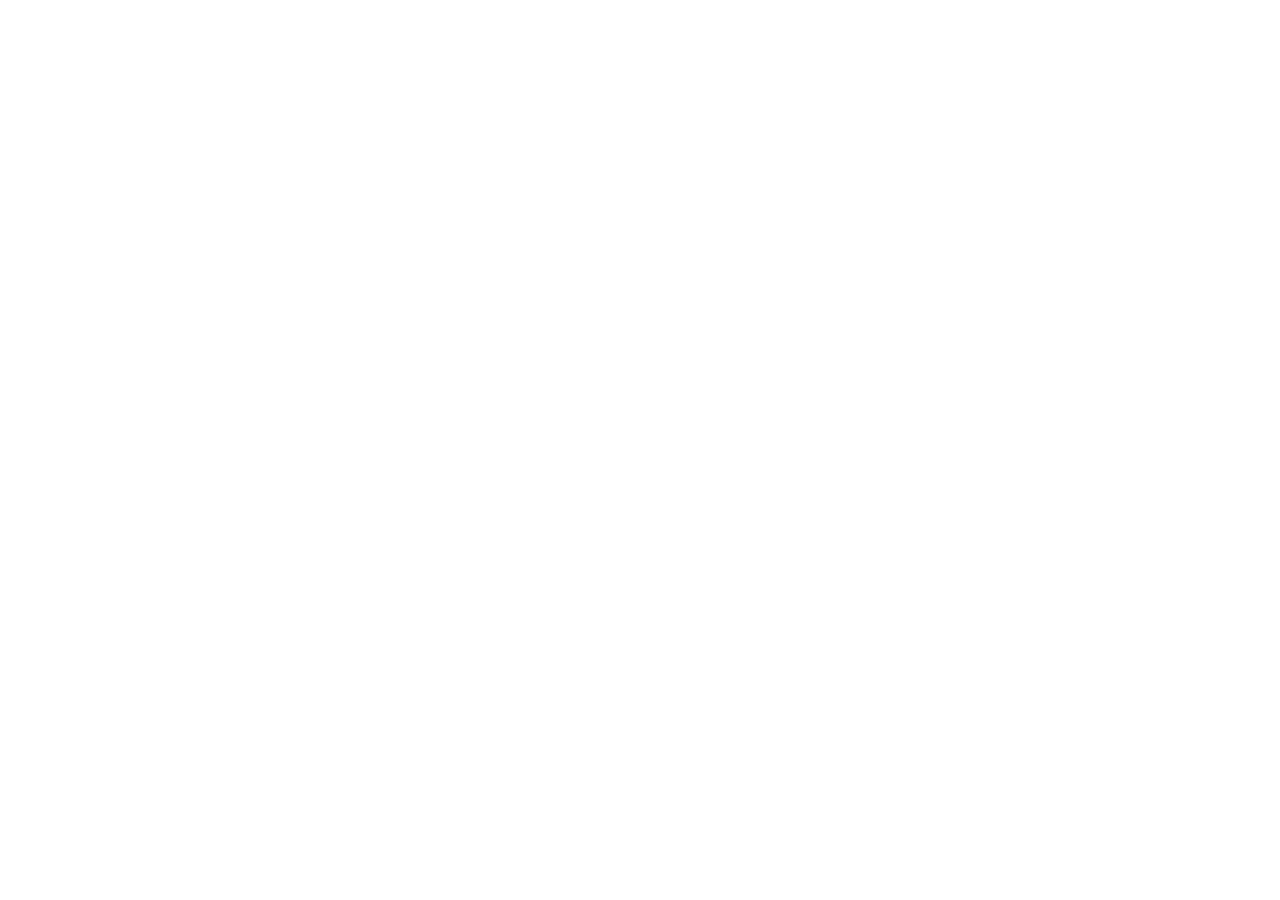
==== about.html @ aadc7ccb "Add initial about.html file with basic structure" ====
<!DOCTYPE html>
<html lang="en">
<head>
    <meta charset="UTF-8">
    <meta name="viewport" content="width=device-width, initial-scale=1.0">
    <title>Where Notes Take Me</title>
</head>
<body>

    <!-- Visible website content goes here -->

</body>
</html>
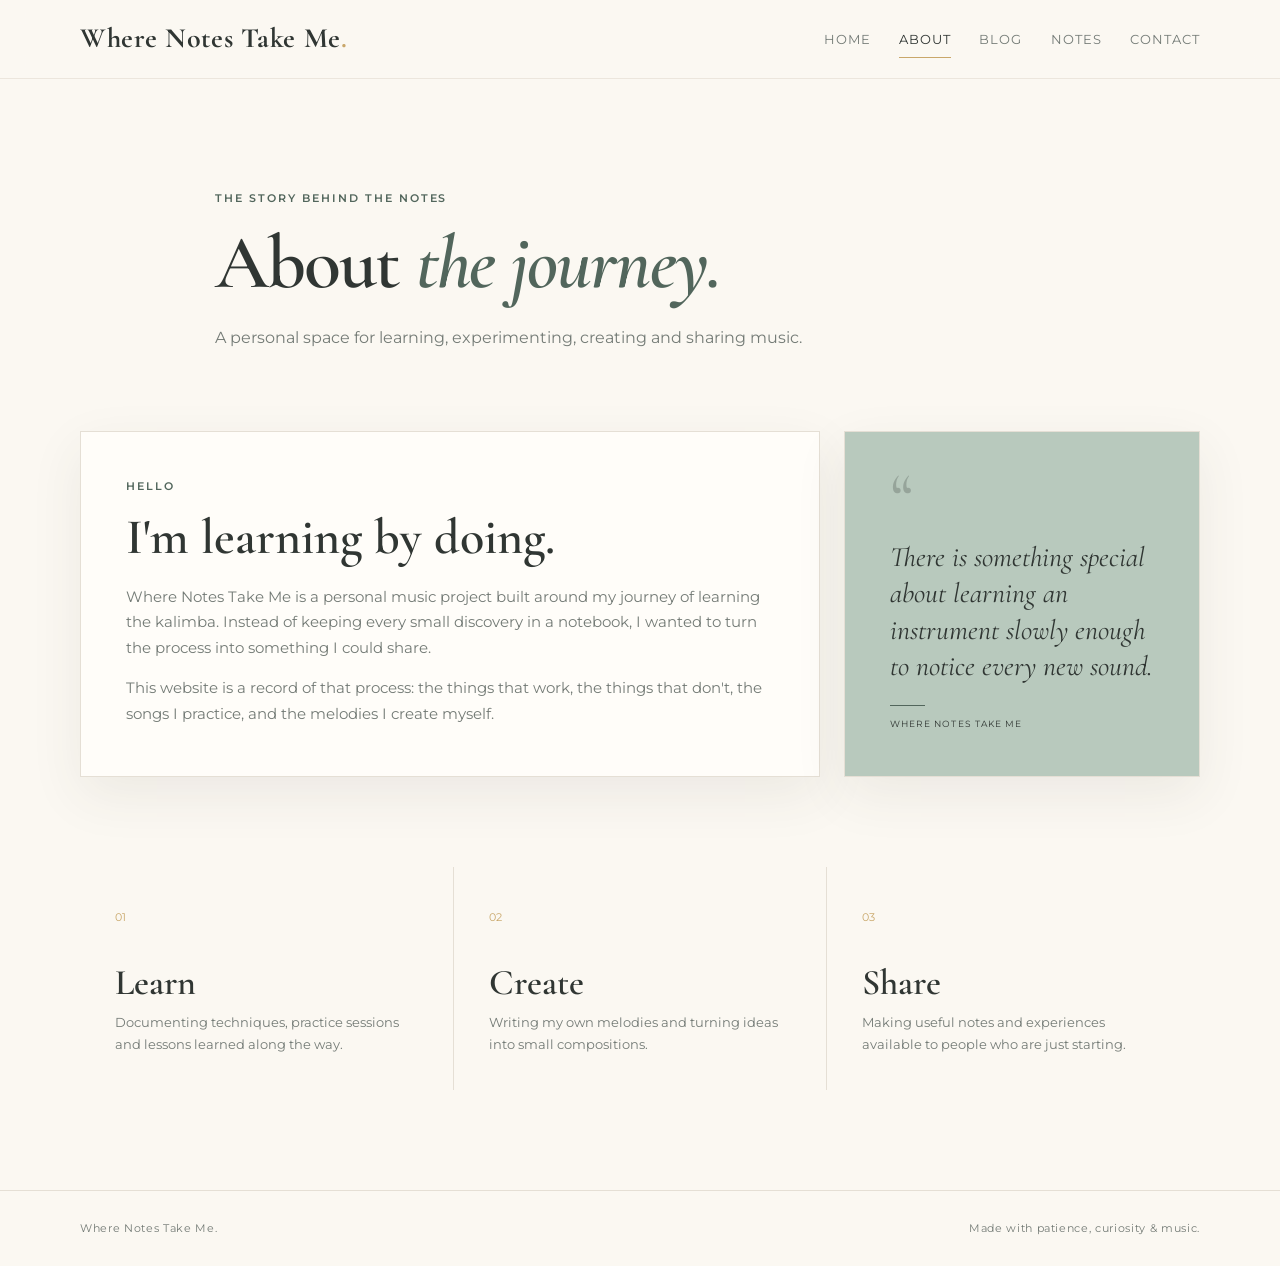
==== commit abf6e914: "ilk düzen" ====
--- a/about.html
+++ b/about.html
@@ -1,13 +1,30 @@
 <!DOCTYPE html>
 <html lang="en">
 <head>
-    <meta charset="UTF-8">
-    <meta name="viewport" content="width=device-width, initial-scale=1.0">
-    <title>Where Notes Take Me</title>
+  <meta charset="UTF-8"><meta name="viewport" content="width=device-width, initial-scale=1.0">
+  <title>About | Where Notes Take Me</title>
+  <link rel="preconnect" href="https://fonts.googleapis.com"><link rel="preconnect" href="https://fonts.gstatic.com" crossorigin>
+  <link href="https://fonts.googleapis.com/css2?family=Cormorant+Garamond:wght@500;600;700&family=Montserrat:wght@400;500;600&display=swap" rel="stylesheet">
+  <link rel="stylesheet" href="style.css">
 </head>
 <body>
-
-    <!-- Visible website content goes here -->
-
-</body>
-</html>
+<header class="site-header"><nav class="nav container"><a class="brand" href="index.html">Where Notes Take Me<span>.</span></a><button class="menu-toggle" aria-label="Open menu" aria-expanded="false">☰</button><div class="nav-links"><a href="index.html">Home</a><a class="active" href="about.html">About</a><a href="blog.html">Blog</a><a href="notes.html">Notes</a><a href="contact.html">Contact</a></div></nav></header>
+<main>
+<section class="page-hero container"><p class="eyebrow">The story behind the notes</p><h1>About <em>the journey.</em></h1><p>A personal space for learning, experimenting, creating and sharing music.</p></section>
+<section class="content-grid container">
+  <article class="paper-card">
+    <p class="eyebrow">Hello</p><h2>I'm learning by doing.</h2>
+    <p>Where Notes Take Me is a personal music project built around my journey of learning the kalimba. Instead of keeping every small discovery in a notebook, I wanted to turn the process into something I could share.</p>
+    <p>This website is a record of that process: the things that work, the things that don't, the songs I practice, and the melodies I create myself.</p>
+  </article>
+  <aside class="quote-card"><span class="quote-mark">“</span><p>There is something special about learning an instrument slowly enough to notice every new sound.</p><span class="quote-line"></span><small>Where Notes Take Me</small></aside>
+</section>
+<section class="values-section container">
+  <div><span>01</span><h3>Learn</h3><p>Documenting techniques, practice sessions and lessons learned along the way.</p></div>
+  <div><span>02</span><h3>Create</h3><p>Writing my own melodies and turning ideas into small compositions.</p></div>
+  <div><span>03</span><h3>Share</h3><p>Making useful notes and experiences available to people who are just starting.</p></div>
+</section>
+</main>
+<footer class="site-footer"><div class="container footer-inner"><p>Where Notes Take Me.</p><p>Made with patience, curiosity &amp; music.</p></div></footer>
+<script src="script.js"></script>
+</body></html>
--- a/style.css
+++ b/style.css
@@ -0,0 +1,70 @@
+/* Where Notes Take Me — soft pastel theme */
+:root{
+  --cream:#fbf8f2;--paper:#fffdf9;--sage:#b8c9bd;--sage-dark:#52665c;
+  --lilac:#d9d0df;--peach:#e9c9b9;--gold:#c9a76a;--ink:#303633;
+  --muted:#747b76;--line:#e5dfd5;--shadow:0 18px 50px rgba(62,58,51,.08);
+}
+*{box-sizing:border-box;margin:0;padding:0}
+html{scroll-behavior:smooth}
+body{background:var(--cream);color:var(--ink);font-family:"Montserrat",sans-serif;line-height:1.7}
+a{color:inherit;text-decoration:none}
+.container{width:min(1120px,calc(100% - 40px));margin-inline:auto}
+.narrow{max-width:720px}.center-text{text-align:center}
+.site-header{position:sticky;top:0;z-index:20;background:rgba(251,248,242,.92);backdrop-filter:blur(12px);border-bottom:1px solid rgba(229,223,213,.7)}
+.nav{min-height:78px;display:flex;align-items:center;justify-content:space-between;gap:30px}
+.brand{font-family:"Cormorant Garamond",serif;font-size:28px;font-weight:700;letter-spacing:.02em}
+.brand span{color:var(--gold)}
+.nav-links{display:flex;gap:28px;align-items:center}
+.nav-links a{font-size:13px;letter-spacing:.08em;text-transform:uppercase;color:var(--muted);position:relative;padding:8px 0}
+.nav-links a:hover,.nav-links a.active{color:var(--ink)}
+.nav-links a.active:after{content:"";position:absolute;left:0;right:0;bottom:0;height:1px;background:var(--gold)}
+.menu-toggle{display:none;background:none;border:0;font-size:24px;color:var(--ink)}
+.hero{min-height:650px;display:grid;grid-template-columns:1.05fr .95fr;align-items:center;gap:50px}
+.eyebrow{text-transform:uppercase;letter-spacing:.18em;font-size:11px;font-weight:600;color:var(--sage-dark);margin-bottom:14px}
+h1,h2,h3{font-family:"Cormorant Garamond",serif;line-height:1.08;font-weight:600}
+h1{font-size:clamp(52px,7vw,88px);letter-spacing:-.025em}
+h1 em,h2 em{font-style:italic;color:var(--sage-dark)}
+.hero-text{max-width:600px;color:var(--muted);font-size:15px;margin:26px 0 32px}
+.hero-actions{display:flex;gap:12px;flex-wrap:wrap}
+.button{display:inline-flex;align-items:center;justify-content:center;border:1px solid transparent;padding:12px 20px;border-radius:999px;font:600 12px "Montserrat",sans-serif;letter-spacing:.08em;text-transform:uppercase;cursor:pointer}
+.button-primary{background:var(--sage-dark);color:white}
+.button-primary:hover{background:#42544b}
+.button-ghost{border-color:var(--line);background:var(--paper)}
+.button-ghost:hover{border-color:var(--sage)}
+.small-button{padding:9px 15px;font-size:10px;background:var(--paper);border-color:var(--line)}
+.hero-art{height:500px;position:relative;display:grid;place-items:center}
+.sun{width:310px;height:310px;border-radius:50%;background:var(--lilac);opacity:.65}
+.music-orbit{position:absolute;border:1px solid rgba(82,102,92,.2);border-radius:50%}
+.orbit-one{width:420px;height:260px;transform:rotate(-18deg)}
+.orbit-two{width:320px;height:440px;transform:rotate(32deg)}
+.kalimba-shape{position:absolute;width:230px;height:245px;background:#ad8a63;border-radius:45% 45% 32% 32% / 30% 30% 70% 70%;box-shadow:var(--shadow);overflow:hidden;transform:rotate(-2deg)}
+.kalimba-top{position:absolute;left:22px;right:22px;top:22px;height:62px;background:#c6a078;border-radius:50% 50% 12px 12px}
+.tine{position:absolute;top:40px;width:7px;background:#d9c7a5;border-radius:5px;box-shadow:0 1px 2px rgba(0,0,0,.18)}
+.t1{left:43px;height:104px}.t2{left:61px;height:120px}.t3{left:79px;height:136px}.t4{left:97px;height:150px}.t5{left:115px;height:158px}.t6{left:133px;height:150px}.t7{left:151px;height:136px}.t8{left:169px;height:120px}.t9{left:187px;height:104px}
+.sound-hole{position:absolute;left:50%;bottom:45px;transform:translateX(-50%);width:38px;height:38px;border-radius:50%;background:#6f523b}
+.intro-section{padding:110px 0;background:var(--paper);border-block:1px solid var(--line)}
+.intro-section h2{font-size:54px;margin-bottom:18px}.intro-section p:not(.eyebrow){color:var(--muted);font-size:15px}
+.feature-section{display:grid;grid-template-columns:repeat(3,1fr);gap:20px;padding:90px 0}
+.feature-card{min-height:280px;padding:32px;background:var(--paper);border:1px solid var(--line);position:relative;transition:.25s;box-shadow:0 4px 20px rgba(62,58,51,.025)}
+.feature-card:hover{transform:translateY(-5px);box-shadow:var(--shadow)}
+.feature-card.featured{background:#e7ede8}
+.card-number,.note-index{font-size:11px;letter-spacing:.12em;color:var(--gold)}
+.feature-card h3{font-size:40px;margin-top:52px}.feature-card p{color:var(--muted);font-size:14px;margin-top:10px}.arrow{position:absolute;right:30px;bottom:28px;font-size:24px}
+.site-footer{border-top:1px solid var(--line);padding:28px 0;color:var(--muted);font-size:11px;letter-spacing:.06em}
+.footer-inner{display:flex;justify-content:space-between;gap:20px}
+.page-hero{padding:110px 0 80px;max-width:850px}.page-hero h1{font-size:clamp(52px,7vw,76px)}.page-hero>p:last-child{max-width:650px;color:var(--muted);margin-top:20px}
+.content-grid{display:grid;grid-template-columns:1.35fr .65fr;gap:24px;padding-bottom:90px}
+.paper-card,.quote-card{padding:45px;background:var(--paper);border:1px solid var(--line);box-shadow:var(--shadow)}
+.paper-card h2{font-size:50px;margin-bottom:20px}.paper-card p:not(.eyebrow){color:var(--muted);font-size:15px;margin-top:15px}
+.quote-card{background:var(--sage);display:flex;flex-direction:column;justify-content:center}.quote-mark{font:70px "Cormorant Garamond";line-height:.6;color:rgba(48,54,51,.25)}.quote-card p{font:italic 28px "Cormorant Garamond";line-height:1.3;margin:20px 0}.quote-line{width:35px;height:1px;background:var(--sage-dark);margin-bottom:10px}.quote-card small{text-transform:uppercase;letter-spacing:.12em;font-size:9px}
+.values-section{display:grid;grid-template-columns:repeat(3,1fr);gap:1px;background:var(--line);margin-bottom:100px}.values-section>div{background:var(--cream);padding:35px}.values-section span{color:var(--gold);font-size:11px}.values-section h3{font-size:36px;margin:35px 0 8px}.values-section p{font-size:13px;color:var(--muted)}
+.posts{display:grid;grid-template-columns:repeat(2,1fr);gap:24px;padding-bottom:100px}.post-card{background:var(--paper);border:1px solid var(--line);overflow:hidden}.post-large{grid-column:span 2;display:grid;grid-template-columns:1fr 1fr}.post-visual{min-height:220px;display:grid;place-items:center}.post-visual span{font:90px "Cormorant Garamond";opacity:.5}.visual-sage{background:#dce6df}.visual-peach{background:#f0dbd0}.visual-lilac{background:#e6dfea}.visual-cream{background:#f1ead9}.post-body{padding:30px}.tag{font-size:10px;text-transform:uppercase;letter-spacing:.13em;color:var(--sage-dark)}.post-body h2{font-size:38px;margin:12px 0}.post-body p{font-size:13px;color:var(--muted);margin-bottom:20px}.text-link{font-size:11px;font-weight:600;text-transform:uppercase;letter-spacing:.1em}
+.notes-list{padding-bottom:45px}.note-row{display:grid;grid-template-columns:60px 1fr auto;align-items:center;gap:25px;padding:30px 0;border-top:1px solid var(--line)}.note-row h2{font-size:38px;margin:5px 0}.note-row p{font-size:13px;color:var(--muted)}.note-meta{display:flex;align-items:center;gap:18px}.note-meta>span{font-size:10px;text-transform:uppercase;letter-spacing:.1em;color:var(--muted)}.note-tip{padding:25px 30px;background:#e7ede8;border:1px solid #d5e0d8;margin-bottom:100px;display:flex;gap:20px;align-items:baseline}.note-tip strong{font-family:"Cormorant Garamond";font-size:24px}.note-tip p{font-size:13px;color:var(--muted)}
+.contact-grid{display:grid;grid-template-columns:.8fr 1.2fr;gap:70px;padding-bottom:100px}.contact-copy h2{font-size:52px}.contact-copy>p{color:var(--muted);font-size:14px;margin:15px 0 35px}.contact-detail{display:flex;gap:15px;margin-top:22px}.contact-detail>span{width:35px;height:35px;border-radius:50%;background:var(--lilac);display:grid;place-items:center}.contact-detail strong{font-size:11px;text-transform:uppercase;letter-spacing:.1em}.contact-detail p{font-size:13px;color:var(--muted)}.contact-form{background:var(--paper);border:1px solid var(--line);padding:38px;box-shadow:var(--shadow)}label{display:block;font-size:11px;font-weight:600;text-transform:uppercase;letter-spacing:.1em;margin-bottom:7px}input,textarea{width:100%;border:1px solid var(--line);background:var(--cream);padding:13px 14px;font:13px "Montserrat";color:var(--ink);outline:none;margin-bottom:20px}input:focus,textarea:focus{border-color:var(--sage-dark)}textarea{resize:vertical}.form-note{font-size:10px;color:var(--muted);margin-top:12px}
+@media(max-width:800px){
+  .nav{min-height:68px}.menu-toggle{display:block}.nav-links{display:none;position:absolute;top:68px;left:0;right:0;background:var(--cream);padding:15px 20px 25px;flex-direction:column;align-items:flex-start;border-bottom:1px solid var(--line)}.nav-links.open{display:flex}
+  .hero{grid-template-columns:1fr;padding:65px 0}.hero-art{height:360px}.feature-section,.values-section{grid-template-columns:1fr}.content-grid,.contact-grid{grid-template-columns:1fr}.posts{grid-template-columns:1fr}.post-large{grid-column:auto;display:block}.note-row{grid-template-columns:42px 1fr}.note-meta{grid-column:2;justify-content:space-between}.footer-inner{flex-direction:column}.page-hero{padding:75px 0 55px}
+}
+@media(max-width:500px){
+  .container{width:min(100% - 28px,1120px)}h1{font-size:52px}.intro-section h2{font-size:43px}.feature-card{min-height:240px}.paper-card,.quote-card,.contact-form{padding:28px}.post-body h2,.note-row h2{font-size:32px}.hero-art{transform:scale(.82);margin:-20px 0}
+}
